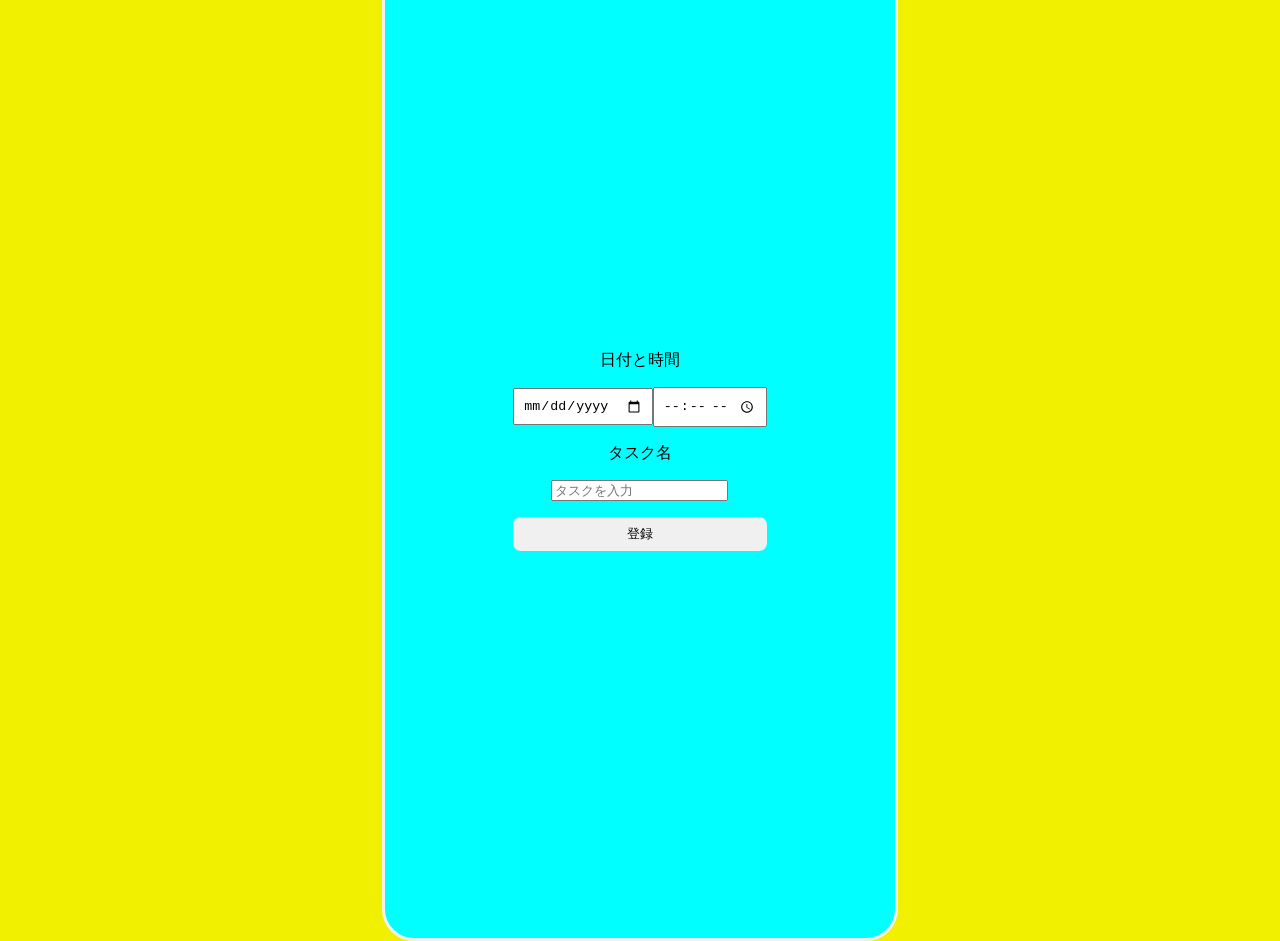
==== register/index.html @ 415a03a0 "ファイル名変更" ====
<!DOCTYPE html>
<html lang="ja">

<head>
    <!-- ページ全体の基本設定と外部ファイルの読み込み -->
    <meta charset="UTF-8">
    <meta name="viewport" content="width=device-width, initial-scale=1.0">
    <title>トリカカリ</title>

    <link rel="stylesheet" href="https://cdnjs.cloudflare.com/ajax/libs/font-awesome/6.4.0/css/all.min.css">
    <link rel="stylesheet" href="./asset/style.css">
</head>

<body>
    <h1>サービス名</h1>
    <!-- タスク入力フォーム（時間・タスク名・登録ボタン） -->
    <div id="register_container">
        <div class="element">日付と時間</div>
        <div class="element">
            <input type="date" id="task-date">
            <input type="time" id="task-time">
        </div>
        <div class="element">タスク名</div>
        <div class="element">
            <input type="text" id="task-name" placeholder="タスクを入力">
        </div>
        <div class="element">
            <button id="add-btn">登録</button>
        </div>
    </div>

    <!-- 登録されたタスクが順番に表示されるリスト -->
    <ul id="task-list"></ul>

    <script>
        // DOM要素の取得
        const taskTimeInput = document.getElementById('task-time');
        const taskNameInput = document.getElementById('task-name');
        const addBtn = document.getElementById('add-btn');
        const taskList = document.getElementById('task-list');

        // タスクデータを保存する配列
        let tasks = [];

        // 「登録」ボタンが押されたときの処理
        addBtn.addEventListener('click', () => {
            const time = taskTimeInput.value;
            const name = taskNameInput.value;

            // 未入力があれば処理を中断
            if (!time || !name) return;

            // 配列にタスクを追加し、時間順にソート
            tasks.push({ time, name });
            tasks.sort((a, b) => a.time.localeCompare(b.time));

            // 一覧の再描画と入力欄のクリア
            renderTasks();
            taskTimeInput.value = '';
            taskNameInput.value = '';
        });

        // タスク一覧を画面に描画する関数
        function renderTasks() {
            taskList.innerHTML = '';
            tasks.forEach(task => {
                const li = document.createElement('li');
                li.textContent = `${task.time} - ${task.name}`;
                taskList.appendChild(li);
            });
        }
    </script>

    <!-- タスク開始ボタン（指定URLへ遷移） -->
    <div>
        <a href="[EnterURL]">
            <button>タスク開始</button>
        </a>
    </div>
    <button id="open_register">タスクを追加</button>
    <script src="./asset/script.js"></script>
</body>

</html>
---- register/asset/style.css ----
body {
    margin: 0;
    padding: 0;
    font-family: Arial, sans-serif;
    background-color: #f0f000;
    display: flex;
    flex-direction: column;
    align-items: center;
    justify-content: center;
    min-height: 100vh;
}


#register_container {
    display: flex;
    flex-direction: column;
    align-items: center;
    justify-content: center;
    gap: 1rem;
    height: 80vh;
    margin: 10%;
    position: absolute;
    background-color: aqua;
    border-radius: 2rem;
    border-style: solid;
    border-color: #f0f0f0;
    padding: 10%;
}

#register_container>.element {
    display: flex;
    flex-direction: row;
    align-items: center;
    justify-content: center;
    width: 100%;
    height: auto;
}

#task-date {
    padding: 0.5rem;
}

#task-time {
    padding: 0.5rem;
}

#add-btn {
    padding: 0.5rem;
    width: 100%;
    background-color: #f0f0f0;
    border: none;
    border-radius: 0.5rem;
    cursor: pointer;
}
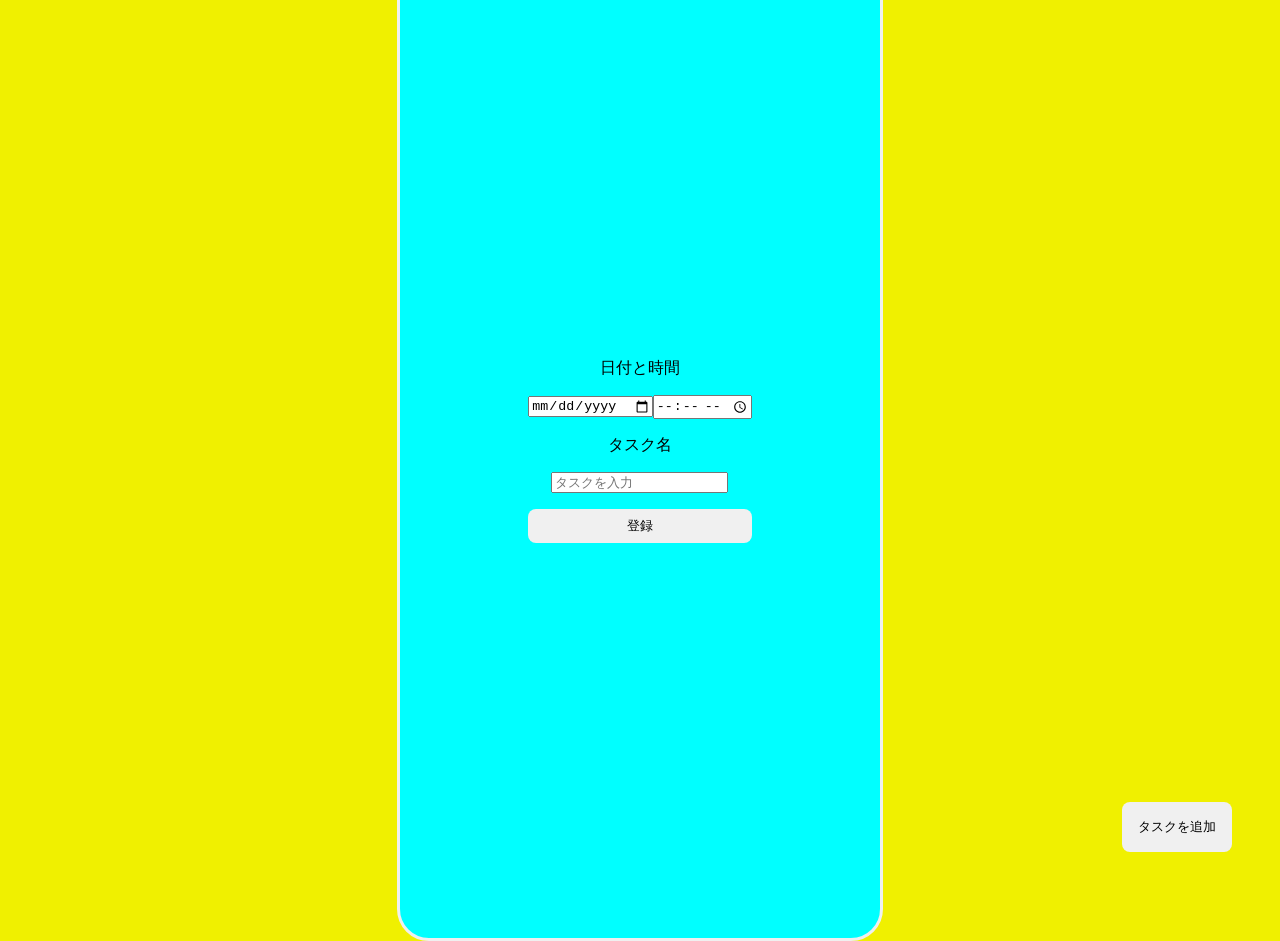
==== commit a0484d38: "タスクの挿入を確認" ====
--- a/register/index.html
+++ b/register/index.html
@@ -17,12 +17,12 @@
     <div id="register_container">
         <div class="element">日付と時間</div>
         <div class="element">
-            <input type="date" id="task-date">
-            <input type="time" id="task-time">
+            <input type="date" id="task_date">
+            <input type="time" id="task_time">
         </div>
         <div class="element">タスク名</div>
         <div class="element">
-            <input type="text" id="task-name" placeholder="タスクを入力">
+            <input type="text" id="task_name" placeholder="タスクを入力">
         </div>
         <div class="element">
             <button id="add-btn">登録</button>
@@ -30,46 +30,8 @@
     </div>
 
     <!-- 登録されたタスクが順番に表示されるリスト -->
-    <ul id="task-list"></ul>
+    <ul id="task_list"></ul>
 
-    <script>
-        // DOM要素の取得
-        const taskTimeInput = document.getElementById('task-time');
-        const taskNameInput = document.getElementById('task-name');
-        const addBtn = document.getElementById('add-btn');
-        const taskList = document.getElementById('task-list');
-
-        // タスクデータを保存する配列
-        let tasks = [];
-
-        // 「登録」ボタンが押されたときの処理
-        addBtn.addEventListener('click', () => {
-            const time = taskTimeInput.value;
-            const name = taskNameInput.value;
-
-            // 未入力があれば処理を中断
-            if (!time || !name) return;
-
-            // 配列にタスクを追加し、時間順にソート
-            tasks.push({ time, name });
-            tasks.sort((a, b) => a.time.localeCompare(b.time));
-
-            // 一覧の再描画と入力欄のクリア
-            renderTasks();
-            taskTimeInput.value = '';
-            taskNameInput.value = '';
-        });
-
-        // タスク一覧を画面に描画する関数
-        function renderTasks() {
-            taskList.innerHTML = '';
-            tasks.forEach(task => {
-                const li = document.createElement('li');
-                li.textContent = `${task.time} - ${task.name}`;
-                taskList.appendChild(li);
-            });
-        }
-    </script>
 
     <!-- タスク開始ボタン（指定URLへ遷移） -->
     <div>
--- a/register/asset/style.css
+++ b/register/asset/style.css
@@ -25,6 +25,7 @@
     border-style: solid;
     border-color: #f0f0f0;
     padding: 10%;
+    z-index: 10;
 }
 
 #register_container>.element {
@@ -51,4 +52,16 @@
     border: none;
     border-radius: 0.5rem;
     cursor: pointer;
+}
+
+#open_register {
+    position: absolute;
+    bottom: 3rem;
+    right: 3rem;
+    padding: 1rem;
+    background-color: #f0f0f0;
+    border: none;
+    border-radius: 0.5rem;
+    cursor: pointer;
+    z-index: 1;
 }
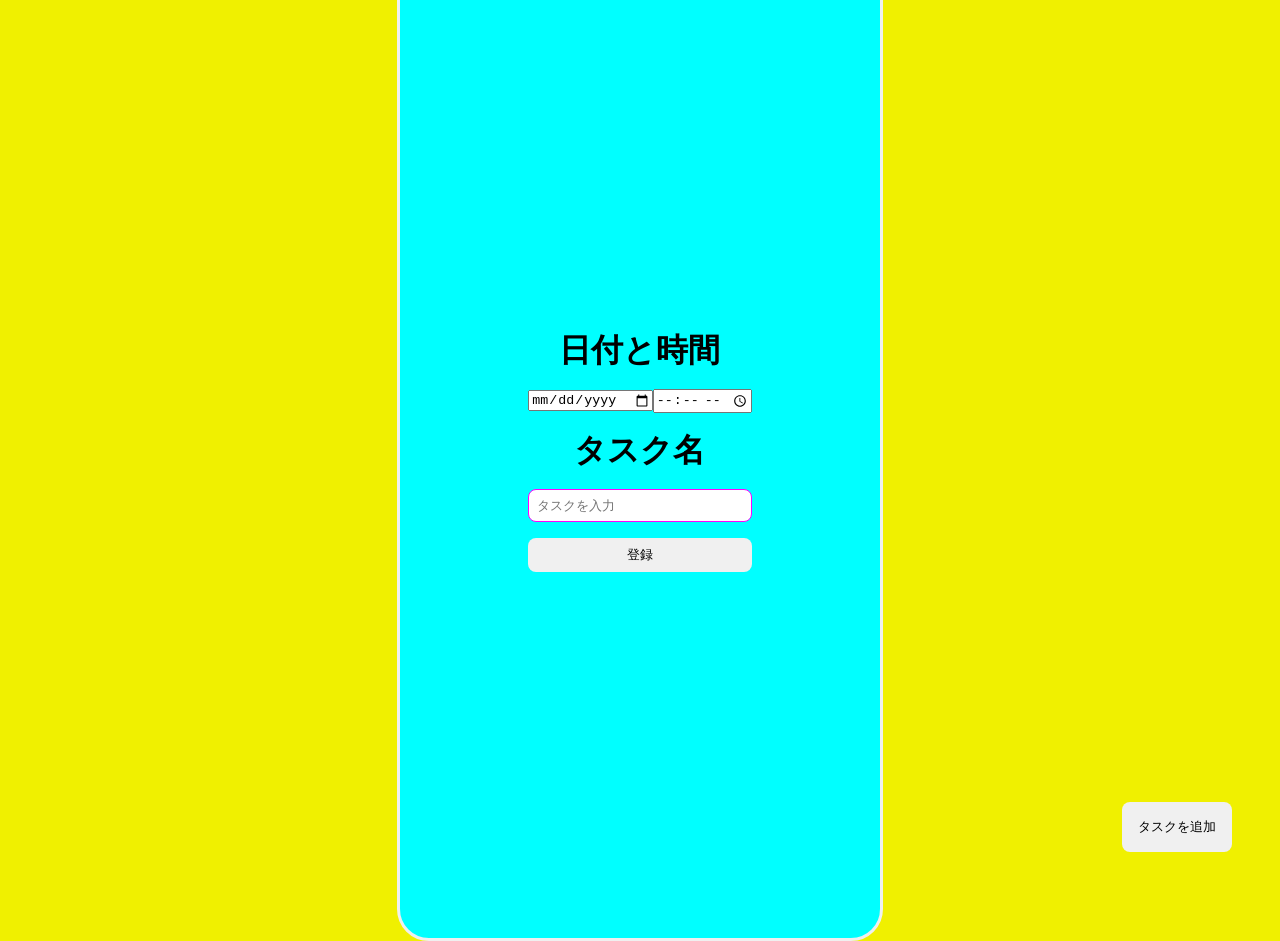
==== commit ed1001f5: "fix" ====
--- a/register/index.html
+++ b/register/index.html
@@ -15,12 +15,16 @@
     <h1>サービス名</h1>
     <!-- タスク入力フォーム（時間・タスク名・登録ボタン） -->
     <div id="register_container">
-        <div class="element">日付と時間</div>
+        <div class="element">
+            <p>日付と時間</p>
+        </div>
         <div class="element">
             <input type="date" id="task_date">
             <input type="time" id="task_time">
         </div>
-        <div class="element">タスク名</div>
+        <div class="element">
+            <p>タスク名</p>
+        </div>
         <div class="element">
             <input type="text" id="task_name" placeholder="タスクを入力">
         </div>
--- a/register/asset/style.css
+++ b/register/asset/style.css
@@ -64,4 +64,20 @@
     border-radius: 0.5rem;
     cursor: pointer;
     z-index: 1;
+}
+
+input[type="text"] {
+    padding: 0.5rem;
+    width: 100%;
+    box-sizing: border-box;
+    border: 1px solid;
+    border-radius: 0.5rem;
+    border-color: #ff00ff;
+}
+
+#register_container>.element>p {
+    margin: 0;
+    padding: 0;
+    font-size: 2rem;
+    font-weight: bold;
 }
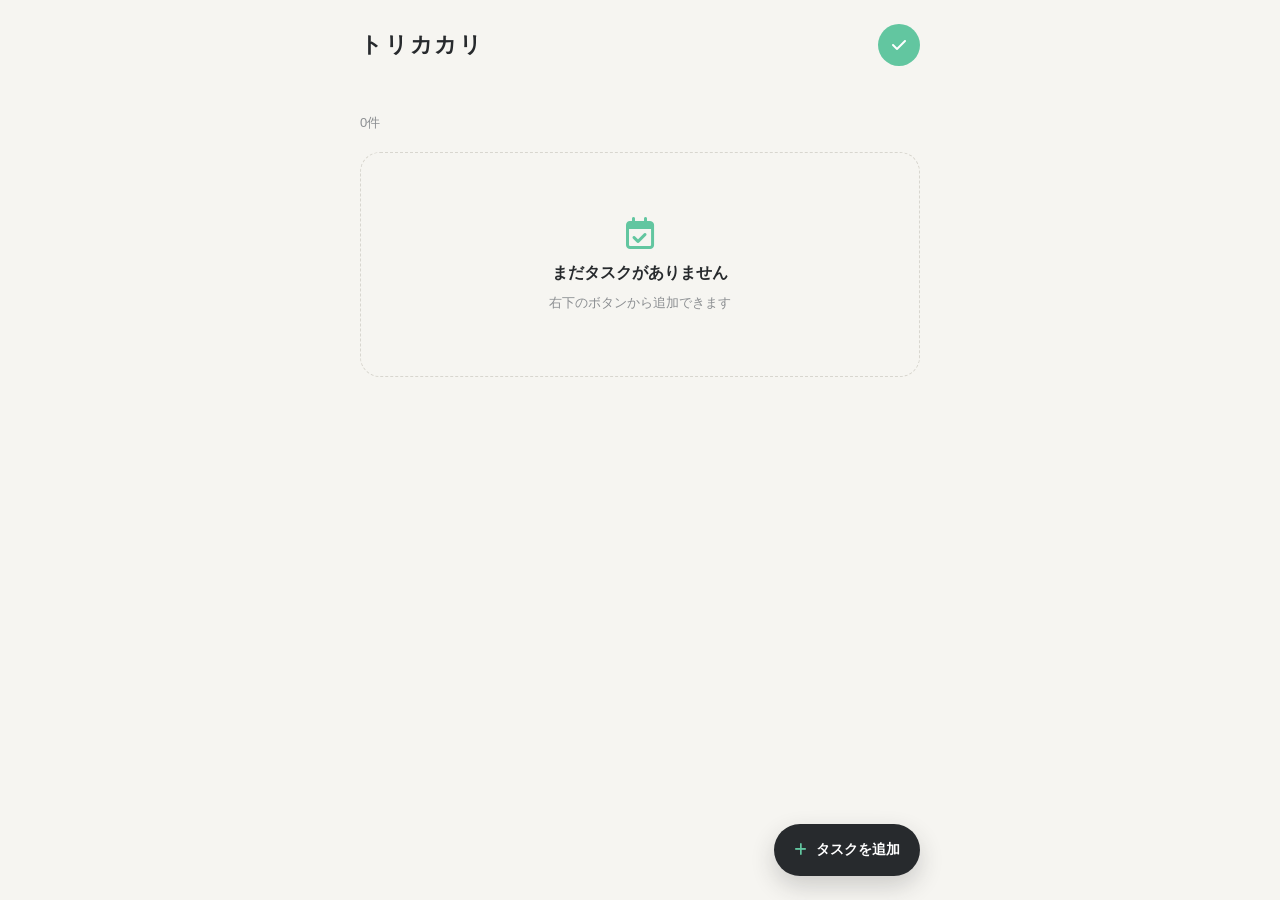
==== commit b6d75897: "UIの調整" ====
--- a/register/index.html
+++ b/register/index.html
@@ -12,38 +12,76 @@
 </head>
 
 <body>
-    <h1>サービス名</h1>
-    <!-- タスク入力フォーム（時間・タスク名・登録ボタン） -->
-    <div id="register_container">
-        <div class="element">
-            <p>日付と時間</p>
+    <header class="app-header">
+        <div>
+            <h1>トリカカリ</h1>
         </div>
-        <div class="element">
-            <input type="date" id="task_date">
-            <input type="time" id="task_time">
-        </div>
-        <div class="element">
-            <p>タスク名</p>
-        </div>
-        <div class="element">
-            <input type="text" id="task_name" placeholder="タスクを入力">
-        </div>
-        <div class="element">
-            <button id="add-btn">登録</button>
+        <span class="header-mark" aria-hidden="true"><i class="fa-solid fa-check"></i></span>
+    </header>
+
+    <main class="page-content">
+        <section class="intro">
+            <span class="task-count" id="task_count">0件</span>
+        </section>
+
+        <section class="next-task" id="next_task" hidden aria-live="polite">
+            <div class="next-task-heading">
+                <span class="section-label">NEXT UP</span>
+                <span class="next-task-badge"><i class="fa-solid fa-bolt" aria-hidden="true"></i> 直近の予定</span>
+            </div>
+            <p class="next-task-time" id="next_task_time"></p>
+            <h2 class="next-task-name" id="next_task_name"></h2>
+            <p class="next-task-date" id="next_task_date"></p>
+        </section>
+
+        <!-- 登録されたタスクが順番に表示されるリスト -->
+        <ul id="task_list" aria-live="polite">
+            <li class="empty-state" id="empty_state">
+                <i class="fa-regular fa-calendar-check" aria-hidden="true"></i>
+                <p>まだタスクがありません</p>
+                <span>右下のボタンから追加できます</span>
+            </li>
+        </ul>
+
+    </main>
+
+    <button class="add-task-button" id="open_register" type="button">
+        <i class="fa-solid fa-plus" aria-hidden="true"></i>
+        <span>タスクを追加</span>
+    </button>
+
+    <div class="modal-backdrop" id="modal_backdrop" hidden>
+        <!-- タスク入力フォーム（時間・タスク名・登録ボタン） -->
+        <div id="register_container" role="dialog" aria-modal="true" aria-labelledby="dialog_title">
+            <div class="dialog-header">
+                <div>
+                    <h2 id="dialog_title">タスクを追加</h2>
+                </div>
+                <button class="close-button" id="close_register" type="button" aria-label="閉じる">
+                    <i class="fa-solid fa-xmark" aria-hidden="true"></i>
+                </button>
+            </div>
+            <div class="form-field">
+                <label for="task_name">タスク名</label>
+                <input type="text" id="task_name" placeholder="例：資料を確認する">
+            </div>
+            <div class="form-row">
+                <div class="form-field">
+                    <label for="task_date">日付</label>
+                    <input type="date" id="task_date">
+                </div>
+                <div class="form-field">
+                    <label for="task_time">時間</label>
+                    <input type="time" id="task_time">
+                </div>
+            </div>
+            <button id="add-btn" type="button">登録する</button>
         </div>
     </div>
-
-    <!-- 登録されたタスクが順番に表示されるリスト -->
-    <ul id="task_list"></ul>
-
-
-    <!-- タスク開始ボタン（指定URLへ遷移） -->
-    <div>
-        <a href="[EnterURL]">
-            <button>タスク開始</button>
-        </a>
+    <div class="toast" id="toast" role="status" aria-live="polite" hidden>
+        <i class="fa-solid fa-circle-exclamation" aria-hidden="true"></i>
+        <span id="toast_message"></span>
     </div>
-    <button id="open_register">タスクを追加</button>
     <script src="./asset/script.js"></script>
 </body>
 
--- a/register/asset/style.css
+++ b/register/asset/style.css
@@ -1,83 +1,410 @@
+:root {
+    --bg: #f6f5f1;
+    --surface: #ffffff;
+    --text: #272a2d;
+    --muted: #8b8e91;
+    --line: #e7e5df;
+    --accent: #62c6a0;
+    --accent-dark: #3a9d79;
+    --shadow: 0 18px 45px rgba(43, 53, 49, .1);
+}
+
+* {
+    box-sizing: border-box;
+    margin: 0;
+}
+
 body {
-    margin: 0;
+    min-height: 100dvh;
+    background: var(--bg);
+    color: var(--text);
+    font-family: -apple-system, BlinkMacSystemFont, "Hiragino Sans", "Noto Sans JP", sans-serif;
+    padding: max(24px, env(safe-area-inset-top)) 20px max(112px, env(safe-area-inset-bottom));
+}
+
+button,
+input {
+    font: inherit;
+}
+
+button,
+a {
+    -webkit-tap-highlight-color: transparent;
+}
+
+.app-header,
+.page-content {
+    width: min(100%, 560px);
+    margin: 0 auto;
+}
+
+.app-header {
+    display: flex;
+    align-items: center;
+    justify-content: space-between;
+    margin-bottom: 48px;
+}
+
+.eyebrow,
+.section-label {
+    color: var(--accent-dark);
+    font-size: 11px;
+    font-weight: 700;
+    letter-spacing: .14em;
+}
+
+.eyebrow {
+    margin-bottom: 8px;
+}
+
+.app-header h1 {
+    font-size: 22px;
+    letter-spacing: .08em;
+}
+
+.header-mark {
+    display: grid;
+    place-items: center;
+    color: #fff;
+    background: var(--accent);
+    border-radius: 50%;
+}
+
+.header-mark {
+    width: 42px;
+    height: 42px;
+    font-size: 16px;
+}
+
+.intro {
+    display: flex;
+    align-items: end;
+    justify-content: space-between;
+    margin-bottom: 20px;
+}
+
+.intro h2 {
+    margin-top: 8px;
+    font-size: clamp(24px, 7vw, 32px);
+    line-height: 1.3;
+}
+
+.task-count {
+    color: var(--muted);
+    font-size: 13px;
+    white-space: nowrap;
+}
+
+.next-task {
+    position: relative;
+    display: grid;
+    gap: 8px;
+    min-height: 270px;
+    margin-bottom: 28px;
+    padding: 28px;
+    overflow: hidden;
+    color: #fff;
+    background: var(--text);
+    border-radius: 26px;
+    box-shadow: 0 16px 34px rgba(39, 42, 45, .16);
+}
+
+.next-task::after {
+    position: absolute;
+    right: -42px;
+    bottom: -62px;
+    width: 190px;
+    height: 190px;
+    content: "";
+    background: var(--accent);
+    border-radius: 50%;
+    opacity: .8;
+}
+
+.next-task[hidden] {
+    display: none;
+}
+
+.next-task-heading {
+    position: relative;
+    z-index: 1;
+    display: flex;
+    align-items: center;
+    justify-content: space-between;
+}
+
+.next-task .section-label {
+    color: var(--accent);
+}
+
+.next-task-badge {
+    padding: 7px 10px;
+    color: var(--text);
+    background: #fff;
+    border-radius: 99px;
+    font-size: 11px;
+    font-weight: 700;
+}
+
+.next-task-badge i {
+    color: var(--accent-dark);
+}
+
+.next-task-time,
+.next-task-name,
+.next-task-date {
+    position: relative;
+    z-index: 1;
+}
+
+.next-task-time {
+    margin-top: 20px;
+    color: var(--accent);
+    font-size: clamp(42px, 13vw, 72px);
+    font-weight: 700;
+    letter-spacing: -.04em;
+    line-height: 1;
+}
+
+.next-task-name {
+    max-width: 90%;
+    font-size: clamp(22px, 6vw, 32px);
+    line-height: 1.3;
+    overflow-wrap: anywhere;
+}
+
+.next-task-date {
+    color: rgba(255, 255, 255, .65);
+    font-size: 13px;
+}
+
+#task_list {
+    display: flex;
+    flex-direction: column;
+    gap: 10px;
     padding: 0;
-    font-family: Arial, sans-serif;
-    background-color: #f0f000;
-    display: flex;
-    flex-direction: column;
+    list-style: none;
+}
+
+.empty-state {
+    display: grid;
+    justify-items: center;
+    gap: 10px;
+    padding: 64px 20px;
+    border: 1px dashed #d8d6cf;
+    border-radius: 20px;
+    color: var(--muted);
+    text-align: center;
+}
+
+.empty-state i {
+    margin-bottom: 4px;
+    color: var(--accent);
+    font-size: 32px;
+}
+
+.empty-state p {
+    color: var(--text);
+    font-weight: 600;
+}
+
+.empty-state span {
+    font-size: 13px;
+}
+
+.task-item {
+    display: flex;
     align-items: center;
-    justify-content: center;
-    min-height: 100vh;
-}
-
+    gap: 14px;
+    padding: 16px;
+    background: var(--surface);
+    border: 1px solid rgba(231, 229, 223, .8);
+    border-radius: 16px;
+    box-shadow: 0 5px 16px rgba(43, 53, 49, .04);
+}
+
+.task-time {
+    min-width: 62px;
+    color: var(--accent-dark);
+    font-size: 15px;
+    font-weight: 700;
+    font-variant-numeric: tabular-nums;
+}
+
+.task-info {
+    display: grid;
+    gap: 4px;
+    min-width: 0;
+}
+
+.task-name {
+    overflow: hidden;
+    font-weight: 600;
+    text-overflow: ellipsis;
+    white-space: nowrap;
+}
+
+.task-date {
+    color: var(--muted);
+    font-size: 12px;
+}
+
+.add-task-button {
+    position: fixed;
+    right: max(20px, calc((100vw - 560px) / 2));
+    bottom: max(24px, env(safe-area-inset-bottom));
+    display: flex;
+    align-items: center;
+    gap: 9px;
+    min-height: 52px;
+    padding: 0 20px;
+    color: #fff;
+    background: var(--text);
+    border: 0;
+    border-radius: 28px;
+    box-shadow: 0 10px 24px rgba(39, 42, 45, .2);
+    cursor: pointer;
+    font-size: 14px;
+    font-weight: 700;
+}
+
+.add-task-button i {
+    color: var(--accent);
+}
+
+.modal-backdrop {
+    position: fixed;
+    z-index: 10;
+    inset: 0;
+    display: grid;
+    place-items: center;
+    padding: 20px;
+    background: rgba(39, 42, 45, .35);
+}
+
+.modal-backdrop[hidden] {
+    display: none;
+}
 
 #register_container {
-    display: flex;
-    flex-direction: column;
+    width: min(100%, 440px);
+    padding: 24px;
+    background: var(--surface);
+    border-radius: 22px;
+    box-shadow: var(--shadow);
+}
+
+.dialog-header {
+    display: flex;
+    align-items: start;
+    justify-content: space-between;
+    margin-bottom: 28px;
+}
+
+.dialog-header h2 {
+    margin-top: 6px;
+    font-size: 24px;
+}
+
+.close-button {
+    display: grid;
+    place-items: center;
+    width: 36px;
+    height: 36px;
+    color: var(--muted);
+    background: var(--bg);
+    border: 0;
+    border-radius: 50%;
+    cursor: pointer;
+}
+
+.form-row {
+    display: flex;
+    gap: 12px;
+}
+
+.form-row .form-field {
+    flex: 1;
+}
+
+.form-field {
+    display: grid;
+    gap: 8px;
+    margin-bottom: 16px;
+}
+
+.form-field label {
+    color: var(--muted);
+    font-size: 13px;
+    font-weight: 600;
+}
+
+.form-field input {
+    width: 100%;
+    min-height: 48px;
+    padding: 0 13px;
+    color: var(--text);
+    background: var(--bg);
+    border: 1px solid var(--line);
+    border-radius: 11px;
+    outline: none;
+}
+
+.form-field input:focus {
+    border-color: var(--accent);
+    box-shadow: 0 0 0 3px rgba(98, 198, 160, .18);
+}
+
+#add-btn {
+    width: 100%;
+    min-height: 50px;
+    margin-top: 8px;
+    color: #fff;
+    background: var(--accent-dark);
+    border: 0;
+    border-radius: 12px;
+    cursor: pointer;
+    font-weight: 700;
+}
+
+.toast {
+    position: fixed;
+    z-index: 20;
+    right: 20px;
+    bottom: max(88px, calc(env(safe-area-inset-bottom) + 72px));
+    left: 20px;
+    display: flex;
     align-items: center;
-    justify-content: center;
-    gap: 1rem;
-    height: 80vh;
-    margin: 10%;
-    position: absolute;
-    background-color: aqua;
-    border-radius: 2rem;
-    border-style: solid;
-    border-color: #f0f0f0;
-    padding: 10%;
-    z-index: 10;
-}
-
-#register_container>.element {
-    display: flex;
-    flex-direction: row;
-    align-items: center;
-    justify-content: center;
-    width: 100%;
-    height: auto;
-}
-
-#task-date {
-    padding: 0.5rem;
-}
-
-#task-time {
-    padding: 0.5rem;
-}
-
-#add-btn {
-    padding: 0.5rem;
-    width: 100%;
-    background-color: #f0f0f0;
-    border: none;
-    border-radius: 0.5rem;
-    cursor: pointer;
-}
-
-#open_register {
-    position: absolute;
-    bottom: 3rem;
-    right: 3rem;
-    padding: 1rem;
-    background-color: #f0f0f0;
-    border: none;
-    border-radius: 0.5rem;
-    cursor: pointer;
-    z-index: 1;
-}
-
-input[type="text"] {
-    padding: 0.5rem;
-    width: 100%;
-    box-sizing: border-box;
-    border: 1px solid;
-    border-radius: 0.5rem;
-    border-color: #ff00ff;
-}
-
-#register_container>.element>p {
-    margin: 0;
-    padding: 0;
-    font-size: 2rem;
-    font-weight: bold;
-}+    gap: 10px;
+    width: min(440px, calc(100% - 40px));
+    margin: auto;
+    padding: 14px 16px;
+    color: #fff;
+    background: #c95555;
+    border-radius: 12px;
+    box-shadow: 0 10px 24px rgba(80, 31, 31, .22);
+    font-size: 13px;
+    font-weight: 600;
+}
+
+.toast[hidden] {
+    display: none;
+}
+
+.toast i {
+    font-size: 16px;
+}
+
+@media (max-width: 420px) {
+    body {
+        padding-inline: 16px;
+    }
+
+    .app-header {
+        margin-bottom: 36px;
+    }
+
+    #register_container {
+        padding: 20px;
+    }
+}
